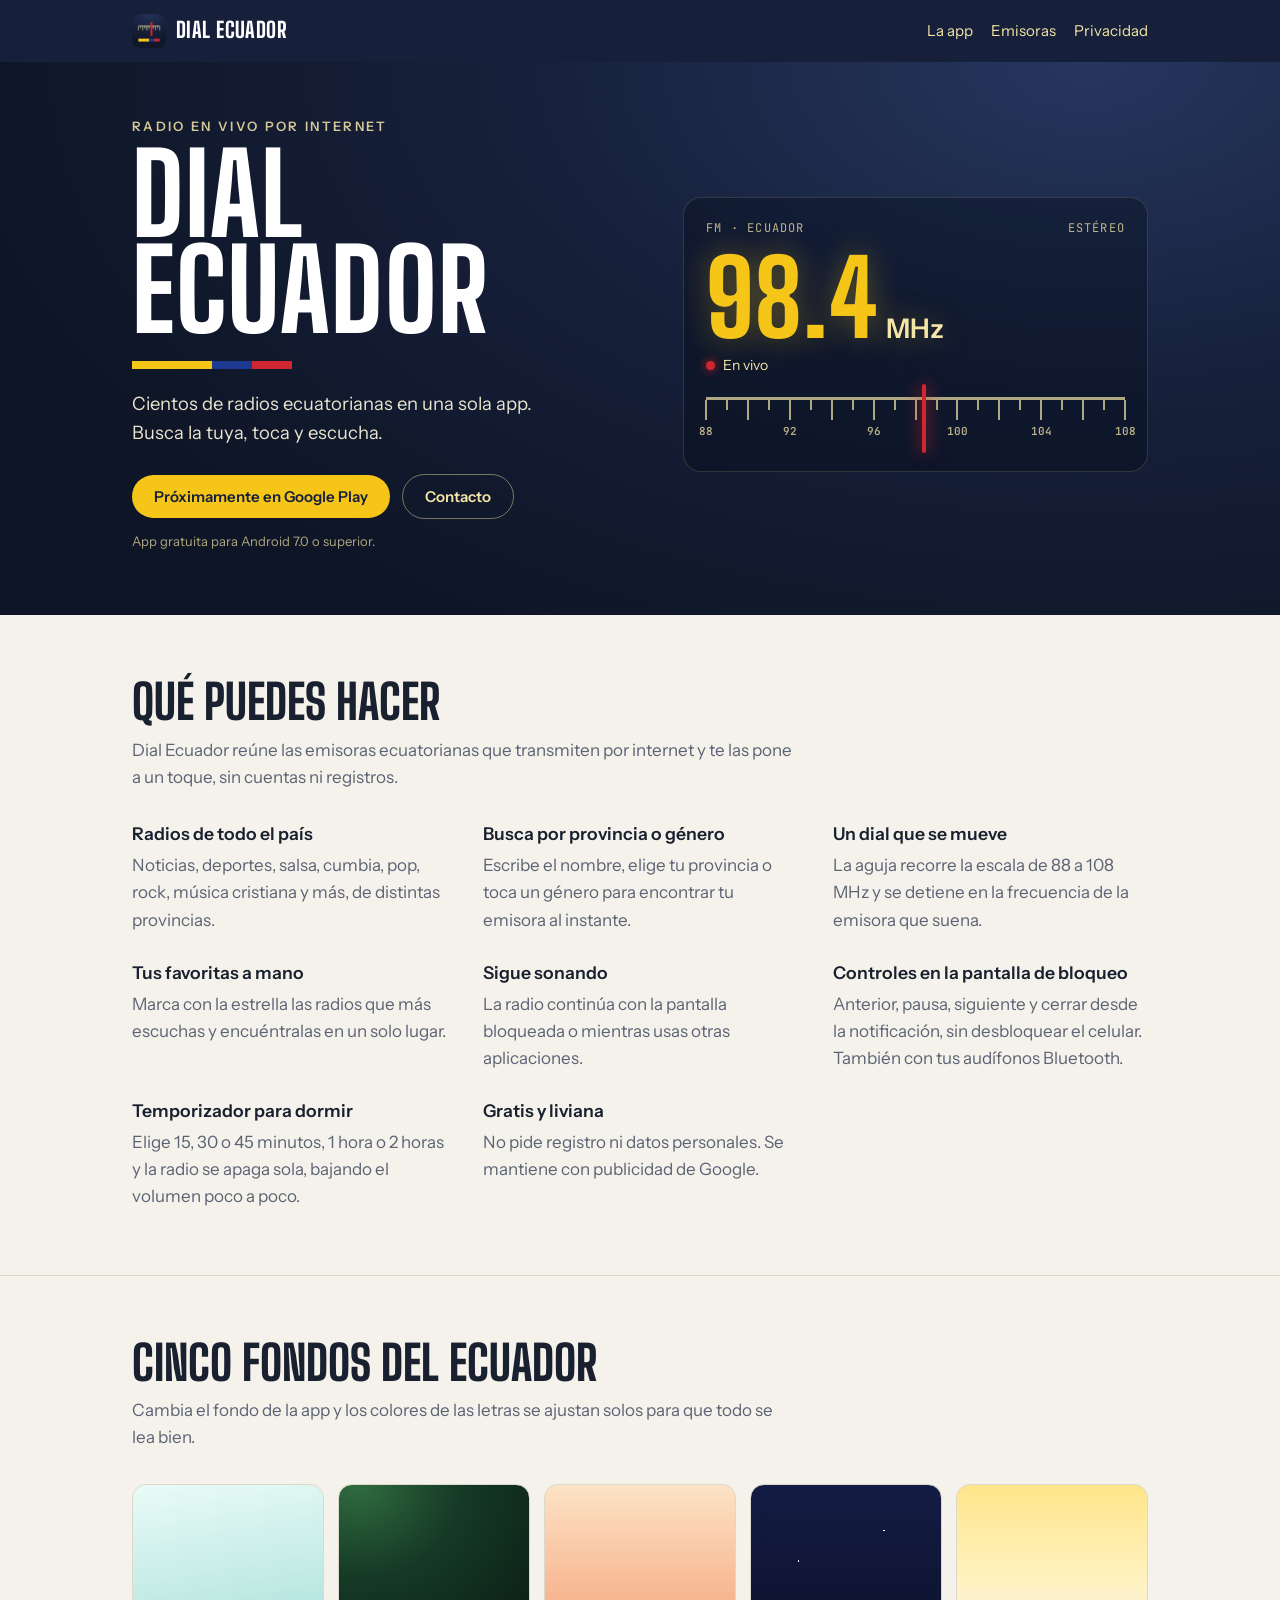
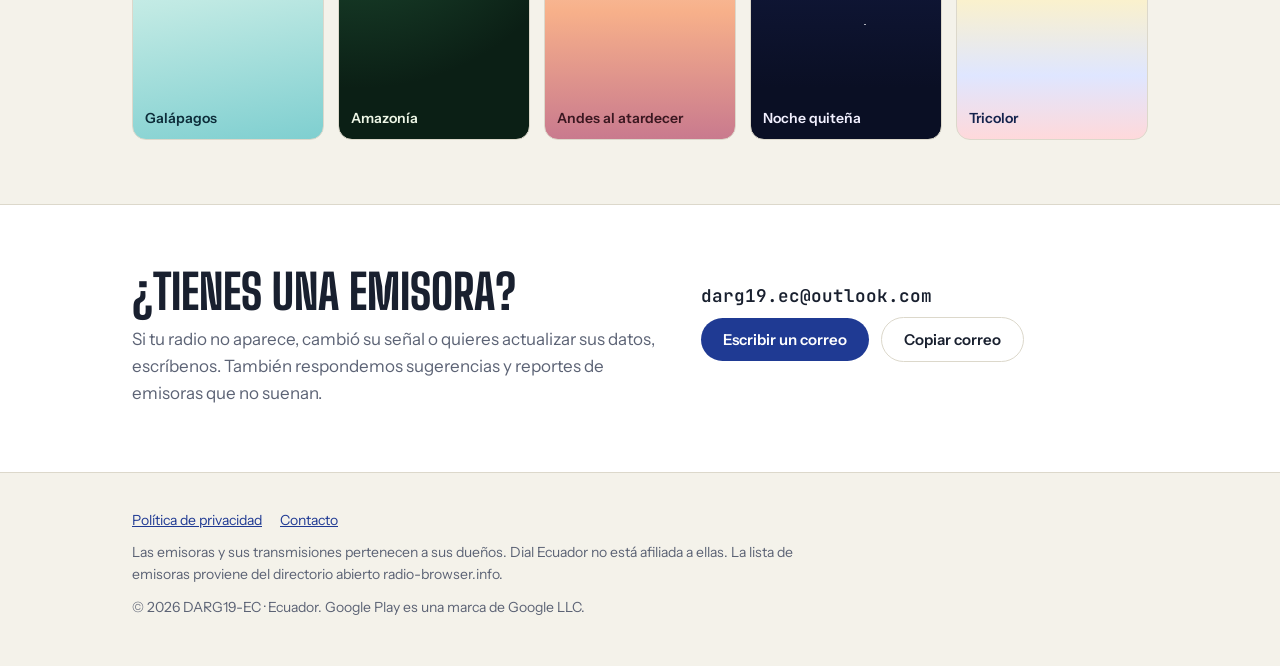
==== index.html @ 485b398d "Add files via upload" ====
<!doctype html>
<html lang="es">
<head>
<meta charset="utf-8">
<meta name="viewport" content="width=device-width, initial-scale=1">
<title>Dial Ecuador · Radios del Ecuador en vivo</title>
<meta name="description" content="Dial Ecuador: app gratuita para Android con cientos de radios ecuatorianas en vivo. Busca por provincia o género, guarda favoritas y escucha sin registrarte.">
<meta property="og:title" content="Dial Ecuador · Radios del Ecuador en vivo">
<meta property="og:description" content="Las radios del Ecuador en vivo, en un solo dial.">
<meta property="og:image" content="img/compartir.png">
<meta name="theme-color" content="#16203a">
<link rel="icon" href="favicon.png">
<link rel="apple-touch-icon" href="apple-touch-icon.png">
<link rel="preconnect" href="https://fonts.googleapis.com">
<link rel="stylesheet" href="https://fonts.googleapis.com/css2?family=Big+Shoulders+Display:wght@800&family=Instrument+Sans:wght@400;600&family=JetBrains+Mono:wght@400;600&display=swap">
<link rel="stylesheet" href="estilos.css">
</head>
<body>

<header class="top">
  <div class="wrap">
    <a class="marca" href="./"><img src="img/icono-192.png" alt="">Dial Ecuador</a>
    <nav aria-label="Principal">
      <a href="#funciones">La app</a>
      <a href="#emisoras">Emisoras</a>
      <a href="privacidad.html">Privacidad</a>
    </nav>
  </div>
</header>

<main>
  <div class="hero">
    <div class="wrap">
      <div>
        <p class="kicker">Radio en vivo por internet</p>
        <h1>Dial<br>Ecuador</h1>
        <div class="tri"></div>
        <p class="lead">Cientos de radios ecuatorianas en una sola app. Busca la tuya, toca y escucha.</p>
        <div class="ctas">
          <span class="btn btn-pronto">Próximamente en Google Play</span>
          <a class="btn btn-linea" href="#emisoras">Contacto</a>
        </div>
        <p class="pronto-nota">App gratuita para Android 7.0 o superior.</p>
      </div>

      <div class="dial" aria-label="Dial de radio sintonizado en 98.4 megahertz">
        <div class="dial-top"><span>FM · Ecuador</span><span>Estéreo</span></div>
        <div class="freq">98.4<small>MHz</small></div>
        <div class="estado"><span class="vivo"></span>En vivo</div>
        <div class="escala" id="escala"><span class="aguja"></span></div>
      </div>
    </div>
  </div>

  <section id="funciones">
    <div class="wrap">
      <h2>Qué puedes hacer</h2>
      <p class="intro">Dial Ecuador reúne las emisoras ecuatorianas que transmiten por internet y te las pone a un toque, sin cuentas ni registros.</p>
      <div class="funciones">
        <div class="fn"><h3>Radios de todo el país</h3><p>Noticias, deportes, salsa, cumbia, pop, rock, música cristiana y más, de distintas provincias.</p></div>
        <div class="fn"><h3>Busca por provincia o género</h3><p>Escribe el nombre, elige tu provincia o toca un género para encontrar tu emisora al instante.</p></div>
        <div class="fn"><h3>Un dial que se mueve</h3><p>La aguja recorre la escala de 88 a 108 MHz y se detiene en la frecuencia de la emisora que suena.</p></div>
        <div class="fn"><h3>Tus favoritas a mano</h3><p>Marca con la estrella las radios que más escuchas y encuéntralas en un solo lugar.</p></div>
        <div class="fn"><h3>Sigue sonando</h3><p>La radio continúa con la pantalla bloqueada o mientras usas otras aplicaciones.</p></div>
        <div class="fn"><h3>Controles en la pantalla de bloqueo</h3><p>Anterior, pausa, siguiente y cerrar desde la notificación, sin desbloquear el celular. También con tus audífonos Bluetooth.</p></div>
        <div class="fn"><h3>Temporizador para dormir</h3><p>Elige 15, 30 o 45 minutos, 1 hora o 2 horas y la radio se apaga sola, bajando el volumen poco a poco.</p></div>
        <div class="fn"><h3>Gratis y liviana</h3><p>No pide registro ni datos personales. Se mantiene con publicidad de Google.</p></div>
      </div>
    </div>
  </section>

  <section class="fondos">
    <div class="wrap">
      <h2>Cinco fondos del Ecuador</h2>
      <p class="intro">Cambia el fondo de la app y los colores de las letras se ajustan solos para que todo se lea bien.</p>
      <div class="muestras">
        <div class="muestra m-gal">Galápagos</div>
        <div class="muestra m-ama">Amazonía</div>
        <div class="muestra m-and">Andes al atardecer</div>
        <div class="muestra m-noc">Noche quiteña</div>
        <div class="muestra m-tri">Tricolor</div>
      </div>
    </div>
  </section>

  <section class="emisoras" id="emisoras">
    <div class="wrap">
      <div>
        <h2>¿Tienes una emisora?</h2>
        <p class="intro" style="margin:0">Si tu radio no aparece, cambió su señal o quieres actualizar sus datos, escríbenos. También respondemos sugerencias y reportes de emisoras que no suenan.</p>
      </div>
      <div class="contacto">
        <span class="correo" id="correo">darg19.ec@outlook.com</span>
        <div class="ctas">
          <a class="btn btn-azul" href="mailto:darg19.ec@outlook.com?subject=Dial%20Ecuador">Escribir un correo</a>
          <button class="btn btn-linea" style="color:var(--fg);border-color:var(--line)" id="copiar" type="button">Copiar correo</button>
        </div>
        <span class="copiado" id="copiado" aria-live="polite"></span>
      </div>
    </div>
  </section>
</main>

<footer>
  <div class="wrap">
    <nav aria-label="Pie"><a href="privacidad.html">Política de privacidad</a><a href="#emisoras">Contacto</a></nav>
    <p>Las emisoras y sus transmisiones pertenecen a sus dueños. Dial Ecuador no está afiliada a ellas. La lista de emisoras proviene del directorio abierto radio-browser.info.</p>
    <p>© 2026 DARG19-EC · Ecuador. Google Play es una marca de Google LLC.</p>
  </div>
</footer>

<script>
// escala del dial: 88 a 108 MHz
(function(){
  const e=document.getElementById("escala");let h="";
  for(let f=88;f<=108;f++){const x=(f-88)/20*100;h+=`<i style="left:${x}%;height:${f%2===0?20:10}px"></i>`;if(f%4===0)h+=`<b style="left:${x}%">${f}</b>`}
  e.insertAdjacentHTML("afterbegin",h);
})();
// copiar correo
document.getElementById("copiar").addEventListener("click",()=>{
  const t="darg19.ec@outlook.com",msg=document.getElementById("copiado");
  const sel=()=>{const r=document.createRange();r.selectNodeContents(document.getElementById("correo"));const s=getSelection();s.removeAllRanges();s.addRange(r);msg.textContent="Correo seleccionado: cópialo con Ctrl+C."};
  try{navigator.clipboard.writeText(t).then(()=>msg.textContent="Correo copiado.",sel)}catch(e){sel()}
});
</script>
</body>
</html>
---- estilos.css ----
/* Dial Ecuador — sitio web
   Layout: cabecera tipo "radio de mesa" (fondo azul dial, aguja roja, cifra amarilla),
   luego secciones claras de lectura en una columna ancha. */
:root{
  --dial:#16203a; --dial-2:#0e1526; --dialink:#f5e6a8;
  --amarillo:#f5c518; --azul:#1f3a93; --rojo:#d0262f;
  --bg:#f4f2ea; --panel:#ffffff; --fg:#19202f; --muted:#5c6375; --line:#dcd8cb; --accent:#1f3a93;
  --display:"Big Shoulders Display","Arial Narrow",Impact,sans-serif;
  --body:"Instrument Sans",system-ui,-apple-system,"Segoe UI",sans-serif;
  --mono:"JetBrains Mono",ui-monospace,Menlo,Consolas,monospace;
  color-scheme:light;
}
@media (prefers-color-scheme:dark){:root{
  --bg:#0f131d; --panel:#171c2a; --fg:#e9eaf0; --muted:#a3a9bb; --line:#2a3247; --accent:#9db2ff; color-scheme:dark}}
*{box-sizing:border-box}
html{scroll-behavior:smooth}
@media (prefers-reduced-motion:reduce){html{scroll-behavior:auto}}
body{margin:0;background:var(--bg);color:var(--fg);font:17px/1.6 var(--body)}
img{max-width:100%;display:block}
a{color:var(--accent)}
a:focus-visible,button:focus-visible{outline:2px solid var(--amarillo);outline-offset:3px;border-radius:4px}
.wrap{max-width:1080px;margin:0 auto;padding-inline:16px}
@media (min-width:700px){.wrap{padding-inline:32px}}

/* barra superior */
.top{background:var(--dial);color:var(--dialink)}
.top .wrap{display:flex;align-items:center;justify-content:space-between;gap:16px;padding-block:14px}
.marca{display:flex;align-items:center;gap:10px;color:#fff;text-decoration:none;font:800 1.35rem/1 var(--display);text-transform:uppercase;letter-spacing:.02em}
.marca img{width:34px;height:34px;border-radius:8px}
.top nav{display:flex;gap:18px;font-size:15px;flex-wrap:wrap}
.top nav a{color:var(--dialink);text-decoration:none}
.top nav a:hover{color:#fff;text-decoration:underline}
@media (max-width:520px){.top nav a:not(:last-child){display:none}}

/* portada */
.hero{background:radial-gradient(90% 120% at 85% 0%,#26365f 0%,var(--dial) 50%,var(--dial-2) 100%);color:var(--dialink);overflow:hidden}
.hero .wrap{display:grid;grid-template-columns:1.1fr 1fr;gap:40px;align-items:center;padding-block:56px 64px}
@media (max-width:820px){.hero .wrap{grid-template-columns:1fr;gap:32px;padding-block:40px 48px}}
.kicker{font:600 13px var(--body);letter-spacing:.18em;text-transform:uppercase;margin:0;opacity:.85}
.hero h1{font:800 clamp(3.4rem,13vw,7rem)/.86 var(--display);text-transform:uppercase;color:#fff;margin:12px 0 0;letter-spacing:.01em}
.tri{height:8px;width:160px;background:linear-gradient(90deg,var(--amarillo) 0 50%,var(--azul) 50% 75%,var(--rojo) 75%);margin:22px 0 20px}
.hero p.lead{font-size:1.15rem;color:#e9e5cf;max-width:34ch;margin:0 0 26px}
.ctas{display:flex;gap:12px;flex-wrap:wrap;align-items:center}
.btn{display:inline-flex;align-items:center;gap:8px;font:600 15px var(--body);border-radius:999px;padding:12px 22px;text-decoration:none;border:0;cursor:pointer}
.btn-pronto{background:var(--amarillo);color:var(--dial)}
.btn-linea{background:transparent;color:var(--dialink);border:1px solid rgba(245,230,168,.45)}
.btn-linea:hover{border-color:var(--dialink)}
.pronto-nota{font-size:13px;opacity:.7;margin:12px 0 0}

/* dial */
.dial{background:rgba(5,9,20,.35);border:1px solid rgba(245,230,168,.15);border-radius:18px;padding:22px 22px 18px}
.dial-top{display:flex;justify-content:space-between;font:12px var(--mono);letter-spacing:.1em;text-transform:uppercase;opacity:.75}
.freq{font:800 clamp(4rem,14vw,6.5rem)/1 var(--display);color:var(--amarillo);text-shadow:0 0 30px rgba(245,197,24,.35);margin:10px 0 4px;font-variant-numeric:tabular-nums}
.freq small{font:600 .26em var(--body);color:var(--dialink);margin-left:8px}
.estado{display:flex;align-items:center;gap:8px;font-size:14px}
.vivo{width:9px;height:9px;border-radius:50%;background:var(--rojo);box-shadow:0 0 10px var(--rojo);animation:pulso 1.4s infinite}
@keyframes pulso{50%{opacity:.35}}
.escala{position:relative;height:56px;margin-top:20px;border-top:3px solid rgba(245,230,168,.7)}
.escala i{position:absolute;top:0;width:2px;margin-left:-1px;background:rgba(245,230,168,.7)}
.escala b{position:absolute;top:24px;transform:translateX(-50%);font:600 11px var(--mono);opacity:.75}
.aguja{position:absolute;top:-16px;bottom:0;left:52%;width:4px;margin-left:-2px;background:var(--rojo);box-shadow:0 0 16px var(--rojo);border-radius:2px;animation:sintoniza 2.4s cubic-bezier(.45,0,.2,1) .3s both}
@keyframes sintoniza{0%{left:0}45%{left:90%}70%{left:44%}85%{left:56%}100%{left:52%}}
@media (prefers-reduced-motion:reduce){.aguja,.vivo{animation:none}}

/* secciones */
section{padding-block:64px}
section h2{font:800 clamp(2rem,6vw,3rem)/.95 var(--display);text-transform:uppercase;margin:0 0 12px;text-wrap:balance}
.intro{color:var(--muted);max-width:60ch;margin:0 0 32px}
.funciones{display:grid;grid-template-columns:repeat(auto-fit,minmax(280px,1fr));gap:28px 36px}
.fn{min-width:0}
.fn h3{font:600 1.1rem/1.3 var(--body);margin:0 0 6px;display:flex;gap:10px;align-items:baseline}
.fn h3 span{font:600 12px var(--mono);color:var(--rojo)}
.fn p{margin:0;color:var(--muted)}

.fondos{border-top:1px solid var(--line)}
.muestras{display:grid;grid-template-columns:repeat(5,minmax(0,1fr));gap:14px}
@media (max-width:700px){.muestras{grid-template-columns:repeat(2,minmax(0,1fr))}.muestra{aspect-ratio:4/3}.muestra:last-child{grid-column:span 2;aspect-ratio:8/3}}
.muestra{border-radius:14px;aspect-ratio:3/4;max-width:100%;display:flex;align-items:flex-end;padding:12px;font:600 14px var(--body);border:1px solid var(--line)}
.m-gal{background:linear-gradient(170deg,#e9fbf7 0%,#bfe9e3 45%,#7fcfd0 100%);color:#0d2d3a}
.m-ama{background:radial-gradient(120% 80% at 10% 0%,#2f6b3f 0%,#163a26 45%,#0b1f15 100%);color:#eef6e6}
.m-and{background:linear-gradient(180deg,#fde3c6 0%,#f7b08a 50%,#c97a8e 100%);color:#3a1720}
.m-noc{background:radial-gradient(1.5px 1.5px at 25% 30%,#fff 50%,transparent 51%),radial-gradient(1.5px 1.5px at 70% 18%,#fff 50%,transparent 51%),radial-gradient(1.5px 1.5px at 60% 55%,#fffa 50%,transparent 51%),linear-gradient(180deg,#141c45 0%,#0a0f24 80%);color:#f2f0ff}
.m-tri{background:linear-gradient(180deg,#ffe58a 0%,#fff3c4 40%,#dfe6ff 75%,#ffd9db 100%);color:#14234d}

.emisoras{background:var(--panel);border-top:1px solid var(--line);border-bottom:1px solid var(--line)}
.emisoras .wrap{display:grid;grid-template-columns:1.2fr 1fr;gap:32px;align-items:center}
@media (max-width:820px){.emisoras .wrap{grid-template-columns:1fr}}
.contacto{display:grid;gap:10px;justify-items:start}
.correo{font:600 1.1rem var(--mono);overflow-wrap:anywhere;user-select:all}
.btn-azul{background:var(--azul);color:#fff}
.copiado{font-size:14px;color:var(--muted);min-height:1.4em}

footer{padding-block:36px 48px;color:var(--muted);font-size:14px}
footer .wrap{display:grid;gap:10px}
footer nav{display:flex;gap:18px;flex-wrap:wrap}
footer p{margin:0;max-width:75ch}

/* página de texto (privacidad) */
.texto{max-width:68ch;margin:0 auto;padding:48px 16px 72px}
.texto h1{font:800 clamp(2.4rem,9vw,3.6rem)/.92 var(--display);text-transform:uppercase;margin:6px 0 0}
.texto h2{font:800 1.5rem/1.1 var(--display);text-transform:uppercase;margin:36px 0 8px}
.texto p,.texto li{margin:0 0 10px}
.texto ul{padding-left:1.2em}
.meta{display:grid;grid-template-columns:auto 1fr;gap:4px 16px;border-block:1px solid var(--line);padding-block:12px;margin:18px 0 24px;font-size:15px}
.meta dt{color:var(--muted)} .meta dd{margin:0;min-width:0;overflow-wrap:anywhere}
.tabla{overflow-x:auto;margin:8px 0 14px}
.tabla table{border-collapse:collapse;width:100%;font-size:15px;min-width:540px}
.tabla th,.tabla td{text-align:left;vertical-align:top;padding:9px 10px;border-bottom:1px solid var(--line)}
.tabla th{font-size:12px;letter-spacing:.08em;text-transform:uppercase;color:var(--muted);font-weight:600}
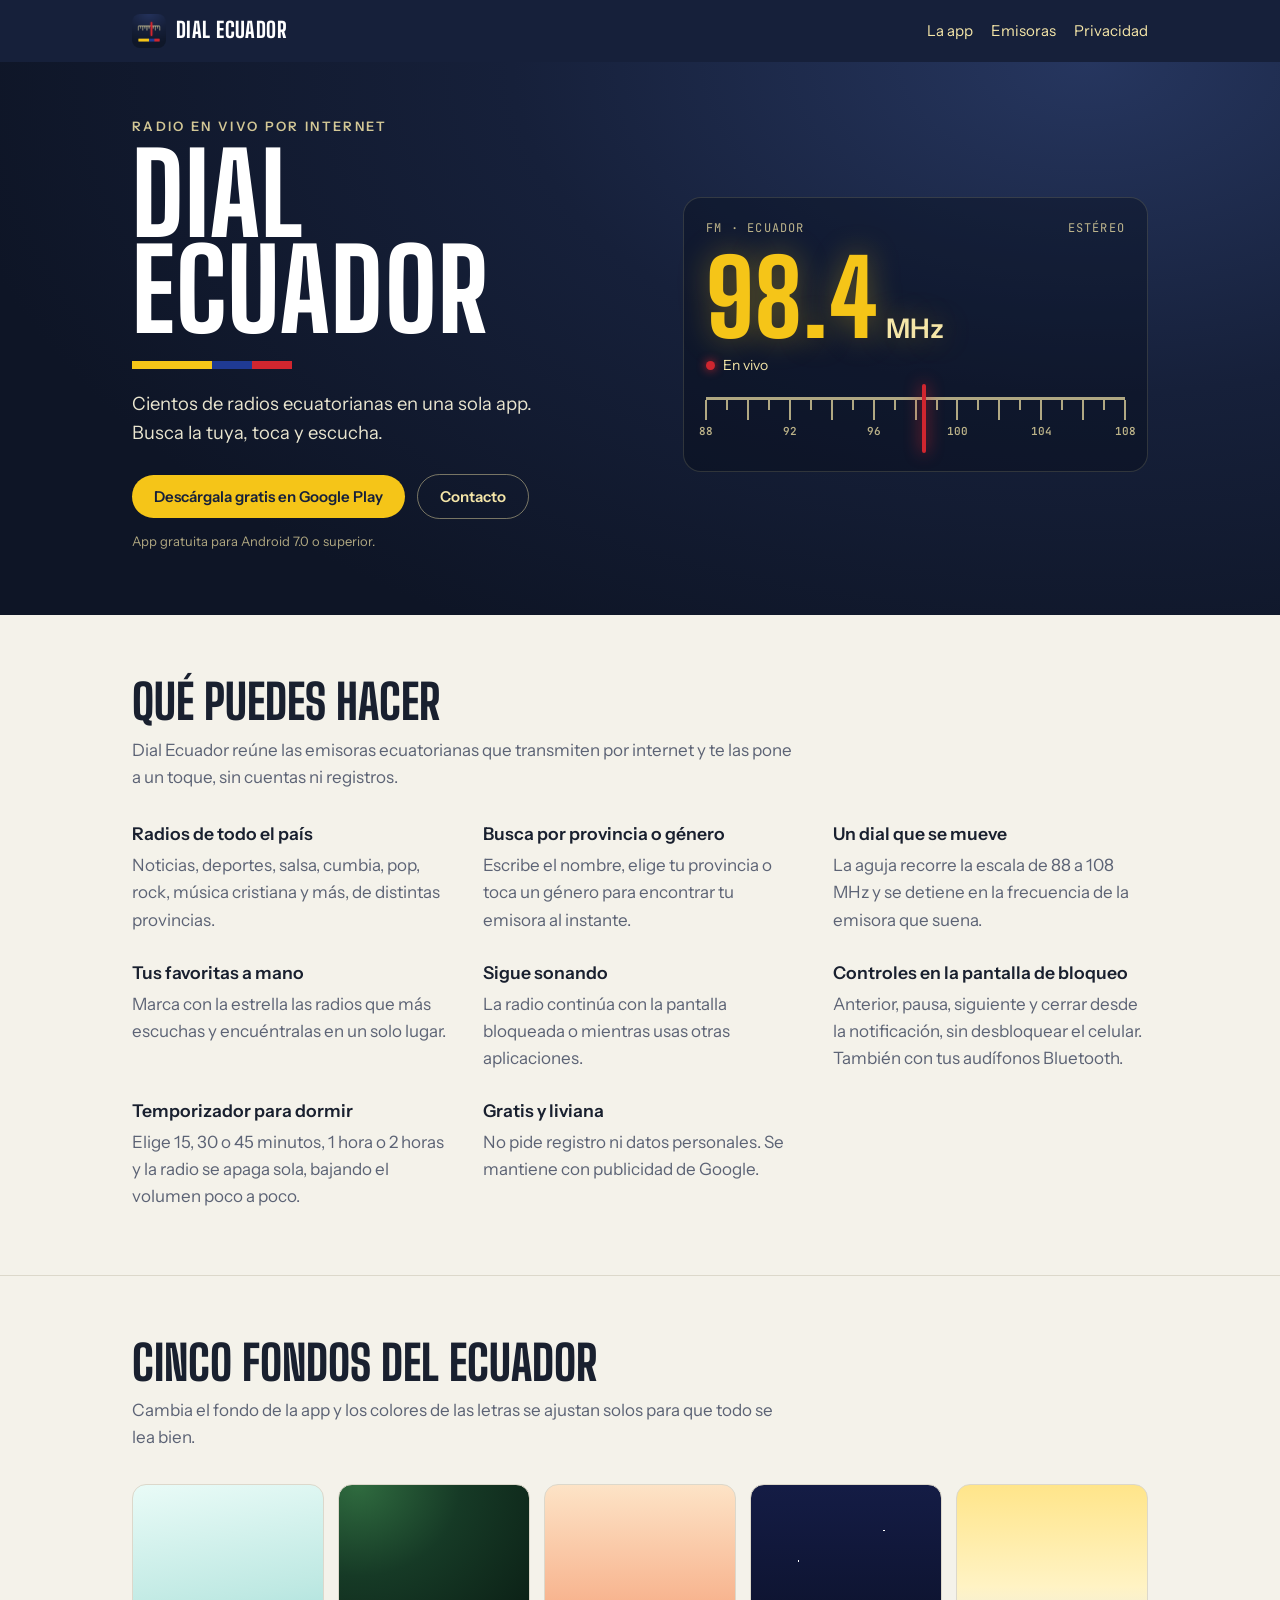
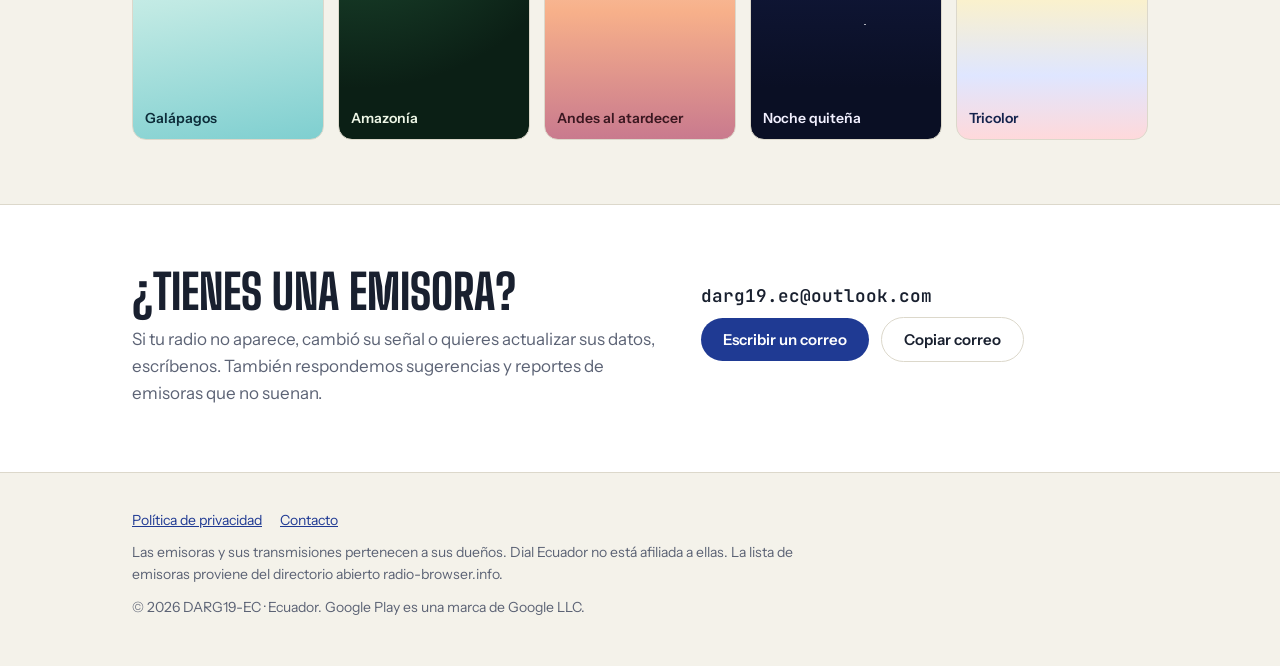
==== commit 2039ae15: "Update index.html Actualización de información" ====
--- a/index.html
+++ b/index.html
@@ -37,7 +37,7 @@
         <div class="tri"></div>
         <p class="lead">Cientos de radios ecuatorianas en una sola app. Busca la tuya, toca y escucha.</p>
         <div class="ctas">
-          <span class="btn btn-pronto">Próximamente en Google Play</span>
+          <a class="btn btn-pronto" href="https://play.google.com/store/apps/details?id=ec.dial.radio" target="_blank" rel="noopener">Descárgala gratis en Google Play</a>
           <a class="btn btn-linea" href="#emisoras">Contacto</a>
         </div>
         <p class="pronto-nota">App gratuita para Android 7.0 o superior.</p>
